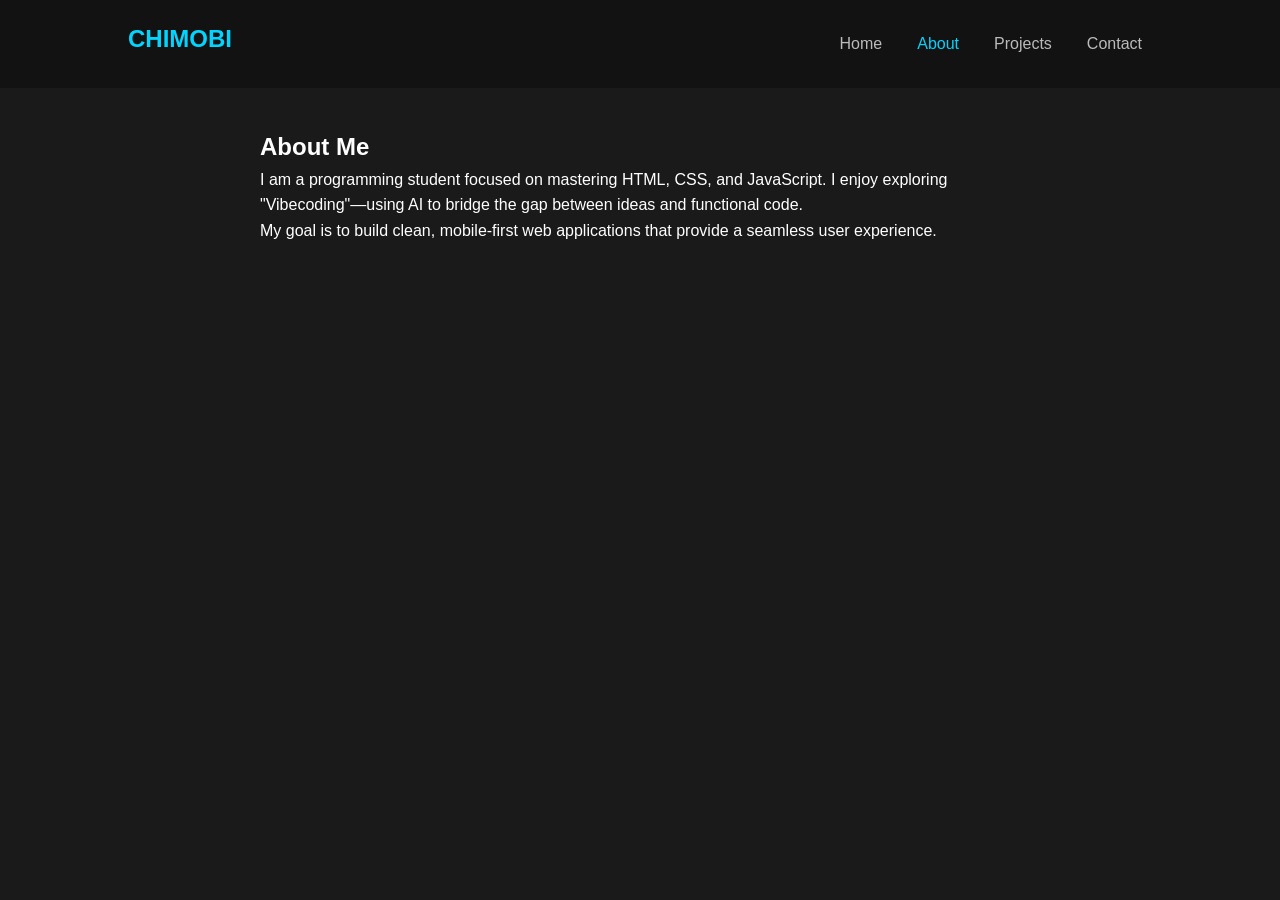
==== about.html @ bc0ea3fb "V1(version one)" ====
<!DOCTYPE html>
<html lang="en">
<head>
    <meta charset="UTF-8">
    <meta name="viewport" content="width=device-width, initial-scale=1.0">
    <title>About | Chimobi</title>
    <link rel="stylesheet" href="style.css">
</head>
<body>
    <nav class="navbar">
        <div class="logo">CHIMOBI</div>
        <ul class="nav-links">
            <li><a href="index.html">Home</a></li>
            <li><a href="about.html" class="active">About</a></li>
            <li><a href="projects.html">Projects</a></li>
            <li><a href="contact.html">Contact</a></li>
        </ul>
    </nav>

    <section class="container">
        <h2>About Me</h2>
        <p>I am a programming student focused on mastering HTML, CSS, and JavaScript. I enjoy exploring "Vibecoding"—using AI to bridge the gap between ideas and functional code.</p>
        <p>My goal is to build clean, mobile-first web applications that provide a seamless user experience.</p>
    </section>

    <script src="script.js"></script>
</body>
</html>
---- style.css ----
/* General Reset */
* {
    margin: 0;
    padding: 0;
    box-sizing: border-box;
    font-family: 'Segoe UI', Tahoma, Geneva, Verdana, sans-serif;
}

body {
    background-color: #1a1a1a;
    color: #ffffff;
    line-height: 1.6;
    font-size: 16px; /* Professional base size */
}

/* Navigation */
.navbar {
    display: flex;
    flex-direction: column;
    align-items: center;
    padding: 20px;
    background: #121212;
}

.logo {
    font-size: 1.5rem;
    font-weight: bold;
    color: #00d4ff;
    margin-bottom: 10px;
}

.nav-links {
    list-style: none;
    display: flex;
    gap: 15px;
}

.nav-links a {
    text-decoration: none;
    color: #bbb;
    padding: 10px; /* Touch target size */
}

.nav-links a.active, .nav-links a:hover {
    color: #00d4ff;
}

/* Hero Section */
.hero {
    height: 60vh;
    display: flex;
    flex-direction: column;
    justify-content: center;
    align-items: center;
    text-align: center;
    padding: 20px;
}

.highlight {
    color: #00d4ff;
}

/* Container & Grids */
.container {
    padding: 40px 20px;
    max-width: 800px;
    margin: auto;
}

.project-grid {
    display: grid;
    grid-template-columns: 1fr; /* Stacked for mobile */
    gap: 20px;
    margin-top: 20px;
}

.project-card {
    background: #252525;
    padding: 20px;
    border-radius: 8px;
    border-left: 4px solid #00d4ff;
}

/* Buttons & Inputs */
.btn {
    display: inline-block;
    background: #00d4ff;
    color: #1a1a1a;
    padding: 12px 24px; /* Big enough for thumbs */
    text-decoration: none;
    border-radius: 5px;
    font-weight: bold;
    margin-top: 20px;
    cursor: pointer;
    border: none;
}

input, textarea {
    width: 100%;
    padding: 12px;
    margin: 10px 0;
    background: #333;
    border: 1px solid #444;
    color: white;
    border-radius: 4px;
}

/* Desktop Adjustments */
@media (min-width: 768px) {
    .navbar {
        flex-direction: row;
        justify-content: space-between;
        padding: 20px 10%;
    }
    .project-grid {
        grid-template-columns: 1fr 1fr; /* Side-by-side for laptops */
    }
    .hero h1 {
        font-size: 3rem;
    }
}
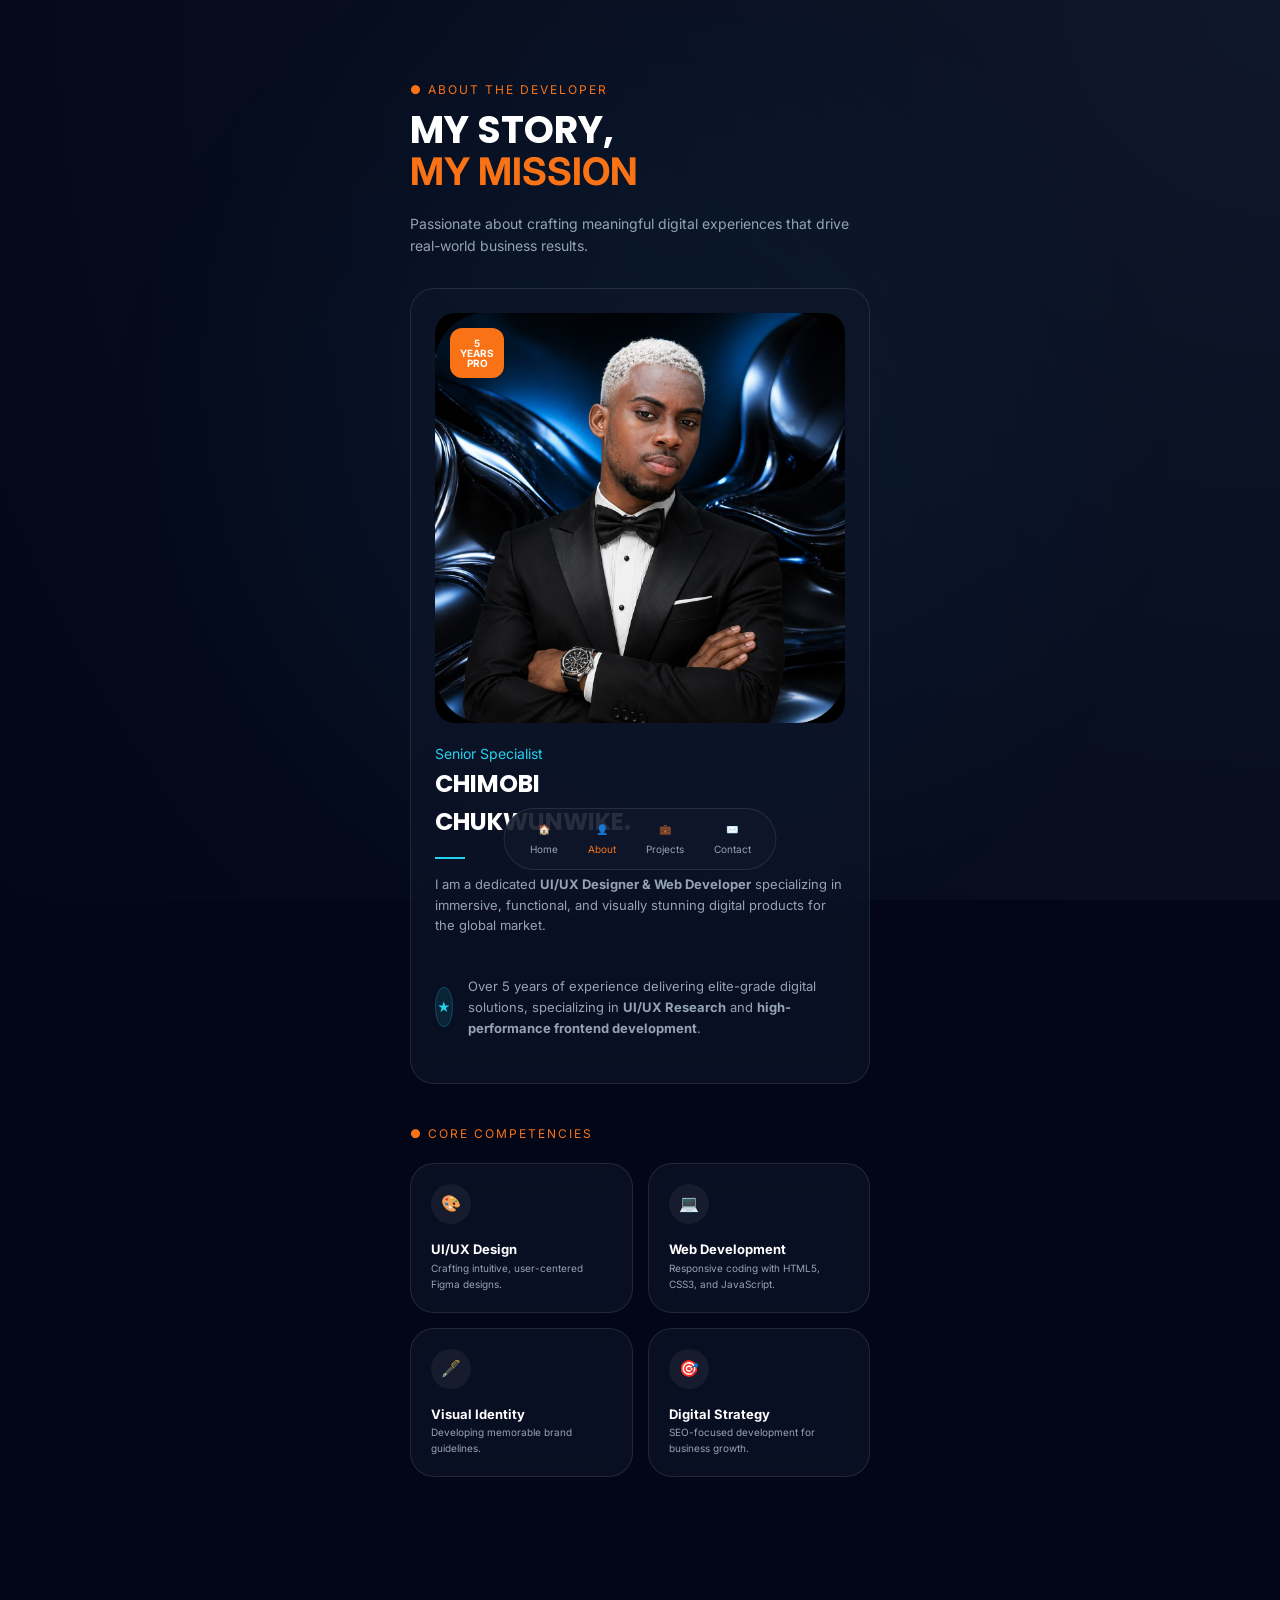
==== commit 8cd14346: "V2. 2" ====
--- a/about.html
+++ b/about.html
@@ -3,26 +3,72 @@
 <head>
     <meta charset="UTF-8">
     <meta name="viewport" content="width=device-width, initial-scale=1.0">
-    <title>About | Chimobi</title>
+    <title>About | Chimobi Chukwunwike - Experienced Digital Specialist</title>
+    <meta name="description" content="Learn about Chimobi Chukwunwike's journey as a UI/UX designer and web developer. 5 years of professional experience in crafting elite digital products.">
     <link rel="stylesheet" href="style.css">
+    <link href="https://fonts.googleapis.com/css2?family=Poppins:wght@700&family=Inter:wght@400;600&display=swap" rel="stylesheet">
 </head>
 <body>
-    <nav class="navbar">
-        <div class="logo">CHIMOBI</div>
-        <ul class="nav-links">
-            <li><a href="index.html">Home</a></li>
-            <li><a href="about.html" class="active">About</a></li>
-            <li><a href="projects.html">Projects</a></li>
-            <li><a href="contact.html">Contact</a></li>
-        </ul>
+    <div class="bg-glow" aria-hidden="true"></div>
+
+    <main class="content-wrapper">
+        <section aria-labelledby="about-title">
+            <div class="section-label">● ABOUT THE DEVELOPER</div>
+            <h2 id="about-title" class="section-title">MY STORY,<br><span class="accent">MY MISSION</span></h2>
+            <p style="color: var(--text-gray); font-size: 14px; margin-bottom: 30px;">Passionate about crafting meaningful digital experiences that drive real-world business results.</p>
+
+            <article class="glass bio-card">
+                <div class="profile-container">
+                    <div class="badge-float" aria-label="5 years of experience">5<br>YEARS<br>PRO</div>
+                    <img src="me.png" alt="Chimobi Chukwunwike - Professional UI/UX Designer and Developer" class="profile-img">
+                </div>
+                <div class="bio-text">
+                    <p style="color: var(--secondary-blue); font-size: 14px;">Senior Specialist</p>
+                    <h3 style="font-size: 24px;">Chimobi <br>Chukwunwike.</h3>
+                    <hr style="width: 30px; border: 1px solid var(--secondary-blue); margin: 15px 0;">
+                    <p style="color: var(--text-gray); font-size: 13px;">I am a dedicated <strong>UI/UX Designer & Web Developer</strong> specializing in immersive, functional, and visually stunning digital products for the global market.</p>
+                </div>
+                
+                <div class="experience-bar">
+                    <div class="star-icon" aria-hidden="true">★</div>
+                    <p>Over 5 years of experience delivering elite-grade digital solutions, specializing in <strong>UI/UX Research</strong> and <strong>high-performance frontend development</strong>.</p>
+                </div>
+            </article>
+        </section>
+
+        <section aria-labelledby="skills-title" style="margin-top: 40px;">
+            <div id="skills-title" class="section-label">● CORE COMPETENCIES</div>
+            <div class="skills-grid">
+                <article class="glass skill-card">
+                    <div class="icon-circle" aria-hidden="true">🎨</div>
+                    <h4 style="font-size: 13px;">UI/UX Design</h4>
+                    <p style="font-size: 10px; color: var(--text-gray);">Crafting intuitive, user-centered Figma designs.</p>
+                </article>
+                <article class="glass skill-card">
+                    <div class="icon-circle" aria-hidden="true">💻</div>
+                    <h4 style="font-size: 13px;">Web Development</h4>
+                    <p style="font-size: 10px; color: var(--text-gray);">Responsive coding with HTML5, CSS3, and JavaScript.</p>
+                </article>
+                <article class="glass skill-card">
+                    <div class="icon-circle" aria-hidden="true">🖋️</div>
+                    <h4 style="font-size: 13px;">Visual Identity</h4>
+                    <p style="font-size: 10px; color: var(--text-gray);">Developing memorable brand guidelines.</p>
+                </article>
+                <article class="glass skill-card">
+                    <div class="icon-circle" aria-hidden="true">🎯</div>
+                    <h4 style="font-size: 13px;">Digital Strategy</h4>
+                    <p style="font-size: 10px; color: var(--text-gray);">SEO-focused development for business growth.</p>
+                </article>
+            </div>
+        </section>
+    </main>
+
+    <nav class="capsule-nav">
+        <a href="index.html" class="nav-item">🏠<span>Home</span></a>
+        <a href="about.html" class="nav-item active">👤<span>About</span></a>
+        <a href="projects.html" class="nav-item">💼<span>Projects</span></a>
+        <a href="contact.html" class="nav-item">✉️<span>Contact</span></a>
     </nav>
-
-    <section class="container">
-        <h2>About Me</h2>
-        <p>I am a programming student focused on mastering HTML, CSS, and JavaScript. I enjoy exploring "Vibecoding"—using AI to bridge the gap between ideas and functional code.</p>
-        <p>My goal is to build clean, mobile-first web applications that provide a seamless user experience.</p>
-    </section>
-
-    <script src="script.js"></script>
+    <script src="main.js"></script>
 </body>
 </html>
--- a/style.css
+++ b/style.css
@@ -1,121 +1,365 @@
-/* General Reset */
+:root {
+    --bg-main: #020617;
+    --bg-gradient: radial-gradient(circle at top right, #0f172a 0%, #020617 100%);
+    --accent-orange: #f97316;
+    --accent-glow: #fb923c;
+    --secondary-blue: #22d3ee;
+    --text-white: #ffffff;
+    --text-gray: #94a3b8;
+    --glass-bg: rgba(15, 23, 42, 0.6);
+    --glass-border: rgba(255, 255, 255, 0.1);
+    --transition: 0.4s cubic-bezier(0.23, 1, 0.32, 1);
+}
+
 * {
     margin: 0;
     padding: 0;
     box-sizing: border-box;
-    font-family: 'Segoe UI', Tahoma, Geneva, Verdana, sans-serif;
+    font-family: 'Inter', sans-serif;
 }
 
 body {
-    background-color: #1a1a1a;
-    color: #ffffff;
+    background: var(--bg-main);
+    background-image: var(--bg-gradient);
+    background-attachment: fixed;
+    color: var(--text-white);
+    overflow-x: hidden;
     line-height: 1.6;
-    font-size: 16px; /* Professional base size */
-}
-
-/* Navigation */
-.navbar {
+}
+
+.bg-glow {
+    position: fixed;
+    top: 50%;
+    left: 50%;
+    transform: translate(-50%, -50%);
+    width: 100vw;
+    height: 100vh;
+    background: radial-gradient(circle, rgba(34, 211, 238, 0.05) 0%, transparent 70%);
+    z-index: -1;
+    pointer-events: none;
+}
+
+/* Typography */
+h1, h2, h3, .hero-title {
+    font-family: 'Poppins', sans-serif;
+    font-weight: 700;
+    text-transform: uppercase;
+}
+
+.section-label {
+    color: var(--accent-orange);
+    font-size: 12px;
+    letter-spacing: 2px;
+    margin-bottom: 10px;
+    display: flex;
+    align-items: center;
+    gap: 8px;
+}
+
+.section-title {
+    font-size: 38px;
+    line-height: 1.1;
+    margin-bottom: 20px;
+}
+
+.accent { color: var(--accent-orange); }
+
+/* Components */
+.glass {
+    background: var(--glass-bg);
+    backdrop-filter: blur(15px);
+    border: 1px solid var(--glass-border);
+    border-radius: 24px;
+    padding: 24px;
+}
+
+.content-wrapper {
+    max-width: 500px;
+    margin: 0 auto;
+    padding: 80px 20px 150px;
+}
+
+/* Nav Bar */
+.top-nav {
+    position: fixed;
+    top: 0;
+    width: 100%;
+    padding: 20px;
+    display: flex;
+    justify-content: space-between;
+    align-items: center;
+    z-index: 1000;
+}
+
+.status-badge {
+    background: rgba(15, 23, 42, 0.8);
+    border: 1px solid var(--glass-border);
+    padding: 8px 16px;
+    border-radius: 20px;
+    font-size: 11px;
+    display: flex;
+    align-items: center;
+    gap: 8px;
+}
+
+.dot {
+    width: 6px;
+    height: 6px;
+    background: #10b981;
+    border-radius: 50%;
+    box-shadow: 0 0 10px #10b981;
+}
+
+.menu-btn {
+    width: 40px;
+    height: 40px;
+    border-radius: 50%;
+    background: rgba(15, 23, 42, 0.8);
+    border: 1px solid var(--glass-border);
     display: flex;
     flex-direction: column;
-    align-items: center;
+    justify-content: center;
+    align-items: center;
+    gap: 4px;
+}
+
+.menu-btn span {
+    width: 18px;
+    height: 2px;
+    background: white;
+    border-radius: 2px;
+}
+
+/* Hero Section */
+.section-label-pill {
+    border: 1px solid var(--glass-border);
+    padding: 6px 16px;
+    border-radius: 20px;
+    font-size: 10px;
+    color: var(--text-gray);
+    width: fit-content;
+    margin: 0 auto 30px;
+}
+
+.hero-title {
+    font-size: 52px;
+    text-align: center;
+    margin-bottom: 20px;
+}
+
+.accent-gradient {
+    background: linear-gradient(180deg, #fff 30%, var(--accent-orange) 100%);
+    -webkit-background-clip: text;
+    -webkit-text-fill-color: transparent;
+}
+
+.hero-subtext {
+    text-align: center;
+    color: var(--text-gray);
+    font-size: 14px;
+    max-width: 300px;
+    margin: 15px auto;
+}
+
+/* Buttons */
+.btn {
+    width: 100%;
+    padding: 18px;
+    border-radius: 16px;
+    display: flex;
+    justify-content: center;
+    align-items: center;
+    gap: 12px;
+    text-decoration: none;
+    font-weight: 600;
+    font-size: 15px;
+    transition: var(--transition);
+}
+
+.primary-gradient {
+    background: linear-gradient(to right, #f97316, #ea580c);
+    color: white;
+    box-shadow: 0 10px 25px rgba(249, 115, 22, 0.3);
+}
+
+.glass-btn {
+    background: transparent;
+    border: 1px solid var(--glass-border);
+    color: white;
+    margin-top: 15px;
+}
+
+/* Capsule Nav */
+.capsule-nav {
+    position: fixed;
+    bottom: 30px;
+    left: 50%;
+    transform: translateX(-50%);
+    background: rgba(15, 23, 42, 0.9);
+    border: 1px solid var(--glass-border);
+    padding: 12px 25px;
+    border-radius: 40px;
+    display: flex;
+    gap: 30px;
+    z-index: 1000;
+}
+
+.nav-item {
+    text-decoration: none;
+    color: var(--text-gray);
+    font-size: 10px;
+    display: flex;
+    flex-direction: column;
+    align-items: center;
+    gap: 4px;
+}
+
+.nav-item.active { color: var(--accent-orange); }
+
+/* About Page Specifics */
+.bio-card {
+    display: grid;
+    grid-template-columns: 1fr;
+    gap: 20px;
+    margin-top: 30px;
+}
+
+.profile-container {
+    position: relative;
+    width: 100%;
+    border-radius: 20px;
+    overflow: hidden;
+}
+
+.profile-img {
+    width: 100%;
+    display: block;
+    border-radius: 20px;
+}
+
+.badge-float {
+    position: absolute;
+    top: 15px;
+    left: 15px;
+    background: var(--accent-orange);
+    color: white;
+    padding: 10px;
+    border-radius: 12px;
+    font-size: 10px;
+    text-align: center;
+    font-weight: bold;
+    line-height: 1;
+}
+
+.experience-bar {
+    margin: 20px 0;
+    display: flex;
+    align-items: center;
+    gap: 15px;
+    font-size: 13px;
+    color: var(--text-gray);
+}
+
+.star-icon {
+    width: 40px;
+    height: 40px;
+    background: rgba(34, 211, 238, 0.1);
+    border: 1px solid rgba(34, 211, 238, 0.2);
+    border-radius: 50%;
+    display: flex;
+    justify-content: center;
+    align-items: center;
+    color: var(--secondary-blue);
+}
+
+.skills-grid {
+    display: grid;
+    grid-template-columns: 1fr 1fr;
+    gap: 15px;
+    margin-top: 20px;
+}
+
+.skill-card {
     padding: 20px;
-    background: #121212;
-}
-
-.logo {
-    font-size: 1.5rem;
-    font-weight: bold;
-    color: #00d4ff;
-    margin-bottom: 10px;
-}
-
-.nav-links {
-    list-style: none;
-    display: flex;
+    text-align: left;
+}
+
+.icon-circle {
+    width: 40px;
+    height: 40px;
+    border-radius: 50%;
+    background: rgba(255,255,255,0.05);
+    display: flex;
+    align-items: center;
+    justify-content: center;
+    margin-bottom: 15px;
+}
+
+/* Projects Page */
+.projects-grid {
+    display: grid;
+    grid-template-columns: 1fr 1fr;
     gap: 15px;
 }
 
-.nav-links a {
-    text-decoration: none;
-    color: #bbb;
-    padding: 10px; /* Touch target size */
-}
-
-.nav-links a.active, .nav-links a:hover {
-    color: #00d4ff;
-}
-
-/* Hero Section */
-.hero {
-    height: 60vh;
-    display: flex;
-    flex-direction: column;
-    justify-content: center;
-    align-items: center;
-    text-align: center;
-    padding: 20px;
-}
-
-.highlight {
-    color: #00d4ff;
-}
-
-/* Container & Grids */
-.container {
-    padding: 40px 20px;
-    max-width: 800px;
-    margin: auto;
-}
-
-.project-grid {
-    display: grid;
-    grid-template-columns: 1fr; /* Stacked for mobile */
+.project-card {
+    padding: 0;
+    overflow: hidden;
+}
+
+.project-thumb {
+    width: 100%;
+    height: 140px;
+    background: #1e293b;
+    position: relative;
+}
+
+.project-label {
+    position: absolute;
+    top: 10px;
+    left: 10px;
+    background: rgba(0,0,0,0.5);
+    padding: 4px 8px;
+    border-radius: 6px;
+    font-size: 8px;
+    color: white;
+}
+
+.project-info {
+    padding: 15px;
+    display: flex;
+    justify-content: space-between;
+    align-items: center;
+}
+
+.project-info h4 { font-size: 12px; }
+.project-info p { font-size: 10px; color: var(--text-gray); }
+
+/* Contact Page Form */
+.form-group {
+    margin-bottom: 15px;
+}
+
+.form-group label {
+    display: block;
+    color: var(--secondary-blue);
+    font-size: 11px;
+    margin-bottom: 5px;
+}
+
+.input-field {
+    width: 100%;
+    background: rgba(255,255,255,0.02);
+    border: 1px solid var(--glass-border);
+    padding: 14px;
+    border-radius: 12px;
+    color: white;
+}
+
+.social-links {
+    display: flex;
+    justify-content: center;
     gap: 20px;
-    margin-top: 20px;
-}
-
-.project-card {
-    background: #252525;
-    padding: 20px;
-    border-radius: 8px;
-    border-left: 4px solid #00d4ff;
-}
-
-/* Buttons & Inputs */
-.btn {
-    display: inline-block;
-    background: #00d4ff;
-    color: #1a1a1a;
-    padding: 12px 24px; /* Big enough for thumbs */
-    text-decoration: none;
-    border-radius: 5px;
-    font-weight: bold;
-    margin-top: 20px;
-    cursor: pointer;
-    border: none;
-}
-
-input, textarea {
-    width: 100%;
-    padding: 12px;
-    margin: 10px 0;
-    background: #333;
-    border: 1px solid #444;
-    color: white;
-    border-radius: 4px;
-}
-
-/* Desktop Adjustments */
-@media (min-width: 768px) {
-    .navbar {
-        flex-direction: row;
-        justify-content: space-between;
-        padding: 20px 10%;
-    }
-    .project-grid {
-        grid-template-columns: 1fr 1fr; /* Side-by-side for laptops */
-    }
-    .hero h1 {
-        font-size: 3rem;
-    }
-}
+    margin-top: 30px;
+    color: var(--text-gray);
+}
